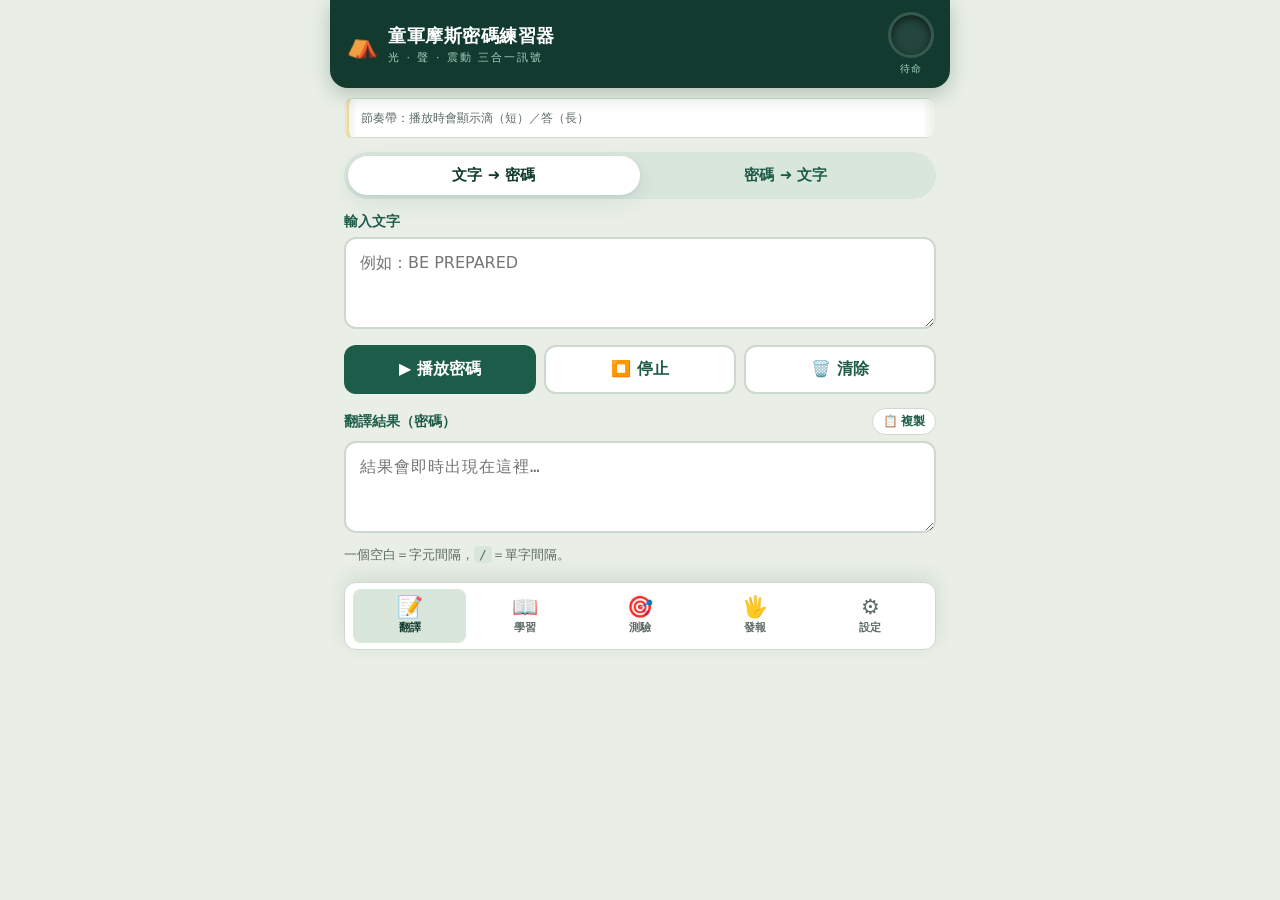
==== index.html @ 96ef2169 "Update 1.add version code for cache issue." ====
<!DOCTYPE html>
<html lang="zh-TW">
<head>
<meta charset="UTF-8">
<meta name="viewport" content="width=device-width, initial-scale=1.0, viewport-fit=cover">
<meta name="theme-color" content="#123A2F">
<title>童軍摩斯密碼練習器</title>
<link rel="stylesheet" href="style.css?v=3">
</head>
<body>

<div class="app">

  <!-- ===== 頂部：訊號燈永遠看得見 ===== -->
  <header class="topbar">
    <div class="brand">
      <span class="brand-mark">⛺</span>
      <div class="brand-text">
        <h1>童軍摩斯密碼練習器</h1>
        <p>光 · 聲 · 震動 三合一訊號</p>
      </div>
    </div>
    <div class="lamp-slot">
      <div id="lamp" class="lamp" role="img" aria-label="訊號燈"></div>
      <span id="lampLabel" class="lamp-label">待命</span>
    </div>
  </header>

  <!-- ===== 節奏帶：把正在發送的滴答畫出來 ===== -->
  <div id="ribbon" class="ribbon" aria-hidden="true">
    <span class="ribbon-idle">節奏帶：播放時會顯示滴（短）／答（長）</span>
  </div>

  <main id="main">

    <!-- ========== 翻譯 ========== -->
    <section id="TranslateTab" class="panel is-active">
      <div class="seg" role="radiogroup" aria-label="翻譯方向">
        <input type="radio" name="tDir" id="dirEncode" checked>
        <label for="dirEncode">文字 ➜ 密碼</label>
        <input type="radio" name="tDir" id="dirDecode">
        <label for="dirDecode">密碼 ➜ 文字</label>
      </div>

      <label class="field-label" for="inputText"><span id="inputLabel">輸入文字</span></label>
      <textarea id="inputText" placeholder="例如：BE PREPARED"></textarea>

      <div class="btn-row">
        <button id="btnPlayMorse" class="btn btn-primary">▶️ 播放密碼</button>
        <button id="btnStopMorse" class="btn btn-ghost">⏹️ 停止</button>
        <button id="btnClearText" class="btn btn-ghost">🗑️ 清除</button>
      </div>

      <label class="field-label" for="outputText"><span id="outputLabel">翻譯結果</span>
        <button id="btnCopy" class="btn-mini">📋 複製</button>
      </label>
      <textarea id="outputText" class="mono" placeholder="結果會即時出現在這裡…" readonly></textarea>
      <p class="hint">一個空白＝字元間隔，<code>/</code>＝單字間隔。</p>
    </section>

    <!-- ========== 學習 ========== -->
    <section id="LearnTab" class="panel">
      <div class="toolbar">
        <input type="search" id="dictSearch" class="search" placeholder="🔍 搜尋字元（例如 S 或 ...）">
      </div>
      <p class="hint">點字卡＝播放該字元的密碼。</p>
      <div id="dictGrid"></div>
    </section>

    <!-- ========== 測驗 ========== -->
    <section id="PracticeTab" class="panel">

      <div class="seg" role="radiogroup" aria-label="測驗模式">
        <input type="radio" name="pMode" id="modeDecode" checked>
        <label for="modeDecode">🎧 聽讀解碼</label>
        <input type="radio" name="pMode" id="modeEncode">
        <label for="modeEncode">👁️ 視覺編碼</label>
      </div>
      <p id="practiceHint" class="hint hint-strong">聆聽密碼聲音，輸入對應的字元。</p>

      <div class="btn-row">
        <button id="btnStartQuiz" class="btn btn-primary btn-block">▶️ 開始測驗</button>
        <button id="btnStopQuiz" class="btn btn-danger btn-block" hidden>⏹️ 結束測驗</button>
      </div>

      <label class="field-label" for="quizMode">題庫範圍</label>
      <select id="quizMode" class="select">
        <option value="koch">⭐ Koch 柯赫學習法（推薦）</option>
        <option value="all">🔀 全部混合</option>
        <option value="letters">🅰️ 僅英文字母</option>
        <option value="numbers">🔢 僅數字</option>
        <option value="symbols" hidden>#️⃣ 僅標點符號</option>
      </select>

      <div id="kochPanel" class="koch">
        <div class="koch-head">
          <strong>🏆 Koch 等級 <span id="kochLevelVal">1</span></strong>
          <span id="kochChars" class="koch-chars mono">K M</span>
        </div>
        <input type="range" id="kochLevelSlider" class="slider" min="1" max="35" value="1">
        <label class="check">
          <input type="checkbox" id="autoLevelKoch" checked>
          📈 連對 5 題自動晉級
        </label>
        <div class="progress" aria-hidden="true"><div id="kochProgress" class="progress-bar"></div></div>
      </div>

      <div id="questionDisplay" class="question">尚未開始</div>

      <div class="btn-row btn-row-center">
        <button id="btnReplay" class="btn btn-sky">🔁 再聽一次</button>
        <button id="btnShowAnswer" class="btn btn-ghost">💡 看答案</button>
      </div>

      <input type="text" id="userGuess" class="guess" maxlength="1" placeholder="?" autocomplete="off" autocapitalize="characters" spellcheck="false">

      <div id="morseKeypad" class="keypad" hidden>
        <button class="key key-dot" data-morse=".">・<small>滴</small></button>
        <button class="key key-dash" data-morse="-">—<small>答</small></button>
        <button class="key key-del" id="btnBackspace">⌫<small>刪除</small></button>
      </div>

      <button id="btnCheck" class="btn btn-primary btn-block btn-lg">✅ 檢查答案</button>

      <div id="answerBox" class="answer" role="status" aria-live="polite"></div>

      <div class="stats">
        <div class="stat"><span id="stCorrect">0</span><small>答對</small></div>
        <div class="stat"><span id="stTotal">0</span><small>總題數</small></div>
        <div class="stat"><span id="stRate">0%</span><small>正確率</small></div>
        <div class="stat stat-fire"><span id="stStreak">0</span><small>🔥 連對</small></div>
        <button id="btnReset" class="btn-mini btn-mini-danger">歸零</button>
      </div>
    </section>

    <!-- ========== 發報 ========== -->
    <section id="ManualTab" class="panel">
      <p class="hint hint-strong">按住＝發送。短按是「滴」，長按是「答」；放開一下下會自動斷字。</p>

      <button id="telegraphKey" class="tkey">發報鍵<small>按住或按空白鍵</small></button>

      <div class="readout">
        <div class="readout-item">
          <small>目前訊號</small>
          <div id="currentSignalDisplay" class="mono readout-big">—</div>
        </div>
        <div class="readout-item">
          <small>發送速率</small>
          <div id="currentWpmDisplay" class="readout-big">-- WPM</div>
        </div>
      </div>

      <label class="field-label" for="manualOutputText">解讀結果</label>
      <textarea id="manualOutputText" placeholder="你發送的文字會顯示在這裡…" readonly></textarea>

      <div class="btn-row">
        <button id="btnSpace" class="btn btn-ghost">␣ 空白</button>
        <button id="btnManualBack" class="btn btn-ghost">⌫ 退一格</button>
        <button id="btnClearManual" class="btn btn-ghost">🗑️ 清除</button>
      </div>
    </section>

    <!-- ========== 設定 ========== -->
    <section id="SettingsTab" class="panel">
      <label class="field-label" for="dictSelect">📚 密碼表</label>
      <select id="dictSelect" class="select">
        <option value="standard">國際標準版（英文字母＋數字）</option>
        <option value="extended">擴充符號版（＋標點符號）</option>
      </select>

      <div class="setting">
        <label for="freqSlider">🎵 聲音頻率 <b id="freqValue">600</b> Hz</label>
        <input type="range" id="freqSlider" class="slider" min="300" max="1000" step="10" value="600">
      </div>

      <div class="setting">
        <label for="charWpmSlider">⚡ 字元速度 <b id="charWpmValue">20</b> WPM</label>
        <input type="range" id="charWpmSlider" class="slider" min="5" max="40" value="20">
      </div>

      <div class="setting">
        <label for="overallWpmSlider">🐢 整體速度 <b id="overallWpmValue">10</b> WPM</label>
        <input type="range" id="overallWpmSlider" class="slider" min="5" max="40" value="10">
        <p class="hint">Farnsworth 練法：字元照原速打，但字與字之間拉長，比較好聽出節奏。整體速度不會超過字元速度。</p>
      </div>

      <div class="toggles">
        <label class="chip"><input type="checkbox" id="cfgSound" checked> 🔊 聲音</label>
        <label class="chip"><input type="checkbox" id="cfgLight" checked> 💡 燈光</label>
        <label class="chip"><input type="checkbox" id="cfgVibrate"> 📳 震動</label>
      </div>

      <button id="btnTestSignal" class="btn btn-ghost btn-block">🔔 試聽（SOS）</button>
      <p class="hint">設定會自動記住，下次打開還在。</p>
    </section>

  </main>

  <!-- ===== 底部導覽：手機單手好按 ===== -->
  <nav class="tabbar" id="tabbar" role="tablist">
    <button class="tab is-active" data-tab="TranslateTab" role="tab" aria-selected="true"><span>📝</span>翻譯</button>
    <button class="tab" data-tab="LearnTab" role="tab" aria-selected="false"><span>📖</span>學習</button>
    <button class="tab" data-tab="PracticeTab" role="tab" aria-selected="false"><span>🎯</span>測驗</button>
    <button class="tab" data-tab="ManualTab" role="tab" aria-selected="false"><span>🖐️</span>發報</button>
    <button class="tab" data-tab="SettingsTab" role="tab" aria-selected="false"><span>⚙️</span>設定</button>
  </nav>

</div>

<script src="app.js?v=3"></script>
</body>
</html>
---- style.css ----
/* ============================================================
   童軍摩斯密碼練習器 — 版面樣式
   配色：營地綠紙 + 訊號燈琥珀
   ============================================================ */

:root {
  --pine:      #123a2f;
  --pine-2:    #1d5c48;
  --pine-soft: #d8e6dc;
  --paper:     #e9efe7;
  --card:      #ffffff;
  --ink:       #16241f;
  --muted:     #5c6b63;
  --line:      #cdd9cf;

  --amber:     #f2a100;
  --lamp:      #ffd666;
  --sky:       #2c6e9b;
  --rust:      #b23a2e;

  --r-sm: 8px;
  --r-md: 12px;
  --r-lg: 18px;
  --shadow: 0 2px 4px rgba(18,58,47,.06), 0 8px 24px rgba(18,58,47,.08);

  --font: "PingFang TC", "Noto Sans TC", "Microsoft JhengHei", system-ui, -apple-system, "Segoe UI", sans-serif;
  --mono: ui-monospace, "SF Mono", Menlo, Consolas, "Roboto Mono", monospace;
}

@media (prefers-color-scheme: dark) {
  :root {
    --pine:      #0d2a22;
    --pine-2:    #2e8266;
    --pine-soft: #1c3a31;
    --paper:     #101815;
    --card:      #17231e;
    --ink:       #e7efe9;
    --muted:     #9bafa4;
    --line:      #2a3c34;
    --shadow: 0 2px 4px rgba(0,0,0,.3), 0 8px 24px rgba(0,0,0,.35);
  }
}

* { box-sizing: border-box; }

/* .keypad 等元素有 display:flex，類別選擇器會蓋掉 UA 的 [hidden]{display:none}，
   所以要明確宣告，否則 hidden 屬性形同無效 */
[hidden] { display: none !important; }

body {
  margin: 0;
  padding: 0 0 96px;              /* 留位置給底部導覽 */
  font-family: var(--font);
  background: var(--paper);
  color: var(--ink);
  -webkit-tap-highlight-color: transparent;
  -webkit-text-size-adjust: 100%;
  touch-action: manipulation;
}

.app { max-width: 620px; margin: 0 auto; padding: 0 14px; }

/* ---------- 頂部 ---------- */
.topbar {
  position: sticky; top: 0; z-index: 30;
  display: flex; align-items: center; justify-content: space-between; gap: 12px;
  margin: 0 -14px; padding: 12px 16px;
  background: var(--pine);
  color: #fff;
  border-radius: 0 0 var(--r-lg) var(--r-lg);
  box-shadow: 0 6px 20px rgba(18,58,47,.25);
}
.brand { display: flex; align-items: center; gap: 10px; min-width: 0; }
.brand-mark { font-size: 26px; }
.brand-text h1 { margin: 0; font-size: 18px; font-weight: 800; letter-spacing: .5px; }
.brand-text p { margin: 2px 0 0; font-size: 11px; letter-spacing: 2px; color: #9fd3bf; }

.lamp-slot { display: flex; flex-direction: column; align-items: center; gap: 4px; }
.lamp {
  width: 46px; height: 46px; border-radius: 50%;
  background: #24463c;
  border: 3px solid #35594d;
  box-shadow: inset 0 3px 8px rgba(0,0,0,.6);
  transition: background-color .04s linear, box-shadow .04s linear;
}
.lamp.on {
  background: var(--lamp);
  border-color: #fff0c2;
  box-shadow: 0 0 26px 6px rgba(255,214,102,.75), inset 0 0 8px rgba(255,255,255,.7);
}
.lamp-label { font-size: 10px; letter-spacing: 1px; color: #9fd3bf; }

/* ---------- 節奏帶（本 App 的招牌元素） ---------- */
.ribbon {
  display: flex; align-items: center; gap: 5px;
  min-height: 40px; margin: 10px 0 14px; padding: 0 12px;
  background: var(--card);
  border: 1px solid var(--line);
  border-left: 5px solid var(--amber);
  border-radius: var(--r-sm);
  overflow-x: auto; overscroll-behavior-x: contain; scrollbar-width: none;
  /* 內容超出寬度時，左右邊緣淡出，提示還有東西 */
  -webkit-mask-image: linear-gradient(90deg, transparent 0, #000 14px, #000 calc(100% - 14px), transparent 100%);
          mask-image: linear-gradient(90deg, transparent 0, #000 14px, #000 calc(100% - 14px), transparent 100%);
}
.ribbon::-webkit-scrollbar { display: none; }
.ribbon-idle { font-size: 12px; color: var(--muted); }
.ribbon .el {
  height: 12px; border-radius: 6px; flex: none;
  background: var(--pine-soft);
  transition: background-color .06s, transform .06s;
}
.ribbon .el.dot  { width: 12px; }
.ribbon .el.dash { width: 36px; }
.ribbon .el.lit  { background: var(--amber); transform: scaleY(1.35); }
.ribbon .el.done { background: var(--pine-2); }
.ribbon .gap  { width: 10px; flex: none; }
.ribbon .word { width: 6px; height: 20px; flex: none; border-left: 2px dotted var(--muted); }

/* ---------- 分頁面板 ---------- */
.panel { display: none; animation: fade .25s ease; }
.panel.is-active { display: block; }
@keyframes fade { from { opacity: 0; transform: translateY(4px); } to { opacity: 1; transform: none; } }

/* ---------- 表單元件 ---------- */
.field-label {
  display: flex; align-items: center; justify-content: space-between;
  margin: 14px 0 6px; font-size: 14px; font-weight: 700; color: var(--pine-2);
}
textarea, .select, .search {
  width: 100%; padding: 12px 14px;
  font-family: var(--font); font-size: 16px;
  color: var(--ink); background: var(--card);
  border: 2px solid var(--line); border-radius: var(--r-md);
  outline: none;
}
textarea { height: 92px; resize: vertical; line-height: 1.5; }
textarea.mono, .mono { font-family: var(--mono); letter-spacing: 1px; }
textarea:focus, .select:focus, .search:focus, .guess:focus {
  border-color: var(--pine-2);
  box-shadow: 0 0 0 4px rgba(29,92,72,.15);
}
.select { appearance: none; cursor: pointer; background-image: linear-gradient(transparent, transparent); }
.hint { margin: 8px 0 0; font-size: 13px; line-height: 1.6; color: var(--muted); }
.hint-strong { color: var(--pine-2); font-weight: 600; }
code { font-family: var(--mono); background: var(--pine-soft); padding: 1px 5px; border-radius: 4px; }

/* ---------- 按鈕 ---------- */
.btn {
  flex: 1; min-height: 48px; padding: 12px 16px;
  font-family: var(--font); font-size: 16px; font-weight: 700;
  color: #fff; background: var(--pine-2);
  border: none; border-radius: var(--r-md); cursor: pointer;
  transition: transform .06s, filter .15s;
}
.btn:hover { filter: brightness(1.08); }
.btn:active { transform: translateY(2px); }
.btn-primary { background: var(--pine-2); }
.btn-danger  { background: var(--rust); }
.btn-sky     { background: var(--sky); }
.btn-ghost   { background: var(--card); color: var(--pine-2); border: 2px solid var(--line); }
.btn-block   { width: 100%; flex: none; }
.btn-lg      { min-height: 56px; font-size: 18px; }
.btn-row { display: flex; gap: 8px; margin: 12px 0; flex-wrap: wrap; }
.btn-row-center { justify-content: center; }
.btn-row .btn { flex: 1 1 120px; }
.btn-row .btn-block { flex: 1 1 100%; }

.btn-mini {
  padding: 4px 10px; font-size: 12px; font-weight: 700;
  color: var(--pine-2); background: var(--card);
  border: 1px solid var(--line); border-radius: 999px; cursor: pointer;
}
.btn-mini-danger { color: #fff; background: var(--rust); border-color: var(--rust); }

/* ---------- 分段切換 ---------- */
.seg {
  display: flex; margin: 14px 0 8px; padding: 4px;
  background: var(--pine-soft); border-radius: 999px;
}
.seg input { position: absolute; opacity: 0; pointer-events: none; }
.seg label {
  flex: 1; padding: 10px 8px; text-align: center; cursor: pointer;
  font-size: 15px; font-weight: 700; color: var(--pine-2);
  border-radius: 999px; transition: .15s;
}
.seg input:checked + label { background: var(--card); color: var(--pine); box-shadow: var(--shadow); }
.seg input:focus-visible + label { outline: 3px solid var(--amber); }

/* ---------- 設定 ---------- */
.setting {
  margin: 14px 0; padding: 14px;
  background: var(--card); border: 1px solid var(--line); border-radius: var(--r-md);
}
.setting > label { display: block; font-size: 15px; font-weight: 700; color: var(--pine-2); }
.setting b { color: var(--amber); font-size: 17px; }
.slider { width: 100%; margin: 10px 0 0; accent-color: var(--pine-2); height: 28px; }
.toggles { display: flex; gap: 8px; flex-wrap: wrap; margin: 14px 0; }
.chip {
  display: flex; align-items: center; gap: 6px;
  padding: 10px 14px; font-size: 15px; font-weight: 600; cursor: pointer;
  background: var(--card); border: 2px solid var(--line); border-radius: 999px;
}
.chip input, .check input { width: 18px; height: 18px; accent-color: var(--pine-2); }
.chip:has(input:checked) { border-color: var(--pine-2); background: var(--pine-soft); }
.check { display: flex; align-items: center; gap: 6px; margin-top: 8px; font-size: 14px; cursor: pointer; }

/* ---------- 學習字卡 ---------- */
.toolbar { margin: 14px 0 4px; }
.group-title {
  margin: 18px 0 8px; font-size: 13px; font-weight: 800;
  letter-spacing: 2px; color: var(--muted);
}
.grid { display: grid; grid-template-columns: repeat(auto-fill, minmax(74px, 1fr)); gap: 8px; }
.card {
  padding: 10px 4px; text-align: center; cursor: pointer;
  background: var(--card); border: 2px solid var(--line); border-radius: var(--r-md);
  transition: .15s;
}
.card:hover { border-color: var(--pine-2); transform: translateY(-2px); box-shadow: var(--shadow); }
.card.playing { border-color: var(--amber); background: #fff7e3; }
.card-char { font-size: 22px; font-weight: 800; color: var(--pine); }
.card-morse { margin-top: 4px; font-family: var(--mono); font-size: 13px; color: var(--muted); }
.empty { padding: 24px; text-align: center; color: var(--muted); }

/* ---------- Koch ---------- */
.koch {
  margin: 12px 0; padding: 14px;
  background: var(--pine-soft); border: 1px solid var(--line); border-radius: var(--r-md);
}
.koch-head { display: flex; justify-content: space-between; align-items: baseline; gap: 10px; }
.koch-head strong { color: var(--pine); font-size: 15px; }
.koch-chars { font-size: 13px; color: var(--pine-2); text-align: right; word-break: break-all; }
.progress { height: 8px; margin-top: 10px; background: var(--card); border-radius: 999px; overflow: hidden; }
.progress-bar { height: 100%; width: 0%; background: var(--amber); border-radius: 999px; transition: width .3s; }

/* ---------- 題目卡 ---------- */
.question {
  display: flex; align-items: center; justify-content: center;
  min-height: 108px; margin: 14px 0; padding: 12px;
  font-size: 22px; font-weight: 700; text-align: center; color: var(--muted);
  background: var(--card); border: 3px dashed var(--line); border-radius: var(--r-lg);
}
.question.big { font-size: 68px; letter-spacing: 4px; color: var(--pine); border-color: var(--pine-2); border-style: solid; }
.question.listen { color: var(--sky); border-color: var(--sky); }
.question.win { color: var(--amber); border-color: var(--amber); font-size: 24px; }

.guess {
  display: block; width: 100%; max-width: 260px; margin: 4px auto 14px;
  padding: 12px; font-family: var(--mono); font-size: 30px; font-weight: 700;
  text-align: center; text-transform: uppercase; letter-spacing: 4px;
  color: var(--ink); background: var(--card);
  border: 3px solid var(--pine-2); border-radius: var(--r-md); outline: none;
}
.guess.err { border-color: var(--rust); background: #fdecea; animation: shake .35s; }
.guess.ok  { border-color: var(--pine-2); background: #e7f4ec; box-shadow: 0 0 0 6px rgba(29,92,72,.15); }
@keyframes shake { 0%,100%{transform:translateX(0)} 25%{transform:translateX(-8px)} 75%{transform:translateX(8px)} }

.keypad { display: flex; gap: 10px; margin: 0 0 14px; }
.key {
  flex: 1; display: flex; flex-direction: column; align-items: center; gap: 2px;
  min-height: 66px; font-size: 26px; font-weight: 800; color: #fff;
  border: none; border-radius: var(--r-md); cursor: pointer;
  box-shadow: 0 4px 0 rgba(0,0,0,.22);
  transition: transform .05s, box-shadow .05s;
}
.key small { font-size: 12px; font-weight: 600; opacity: .9; }
.key:active { transform: translateY(4px); box-shadow: none; }
.key-dot  { background: var(--sky); }
.key-dash { background: var(--rust); }
.key-del  { background: #6b7a72; font-size: 22px; }

.answer { min-height: 30px; margin: 12px 0; font-size: 16px; font-weight: 700; text-align: center; }
.answer.ok   { color: var(--pine-2); }
.answer.err  { color: var(--rust); }
.answer.info { color: var(--amber); }

.stats {
  display: flex; align-items: center; gap: 8px; flex-wrap: wrap;
  margin-top: 16px; padding: 12px;
  background: var(--card); border: 1px solid var(--line); border-radius: var(--r-md);
}
.stat { flex: 1; min-width: 62px; text-align: center; }
.stat span { display: block; font-size: 20px; font-weight: 800; color: var(--pine); }
.stat small { font-size: 11px; color: var(--muted); }
.stat-fire span { color: var(--amber); }

/* ---------- 發報鍵 ---------- */
.tkey {
  display: flex; flex-direction: column; align-items: center; justify-content: center; gap: 4px;
  width: 168px; height: 168px; margin: 18px auto;
  font-family: var(--font); font-size: 22px; font-weight: 800; color: #fff;
  background: radial-gradient(circle at 32% 28%, #e0574a, var(--rust) 62%);
  border: 6px solid #8f2c22; border-radius: 50%;
  cursor: pointer; box-shadow: 0 10px 0 #7d2620, 0 16px 26px rgba(0,0,0,.22);
  transition: transform .05s, box-shadow .05s;
}
.tkey small { font-size: 12px; font-weight: 600; opacity: .85; }
.tkey.down { transform: translateY(9px); box-shadow: 0 1px 0 #7d2620, 0 4px 10px rgba(0,0,0,.2); }

.readout { display: flex; gap: 10px; }
.readout-item {
  flex: 1; padding: 10px 12px; text-align: center;
  background: var(--card); border: 1px solid var(--line); border-radius: var(--r-md);
}
.readout-item small { font-size: 11px; color: var(--muted); }
.readout-big { margin-top: 2px; font-size: 24px; font-weight: 800; letter-spacing: 3px; color: var(--pine); min-height: 30px; }

/* ---------- 底部導覽 ---------- */
.tabbar {
  position: fixed; left: 0; right: 0; bottom: 0; z-index: 40;
  display: flex; gap: 2px;
  padding: 6px 8px calc(6px + env(safe-area-inset-bottom));
  background: var(--card);
  border-top: 1px solid var(--line);
  box-shadow: 0 -6px 20px rgba(18,58,47,.1);
}
.tab {
  flex: 1; display: flex; flex-direction: column; align-items: center; gap: 2px;
  padding: 8px 2px; font-family: var(--font); font-size: 11px; font-weight: 700;
  color: var(--muted); background: none; border: none; border-radius: var(--r-sm);
  cursor: pointer;
}
.tab span { font-size: 21px; line-height: 1; }
.tab.is-active { color: var(--pine); background: var(--pine-soft); }

@media (min-width: 700px) {
  .tabbar { position: static; margin: 16px 0 0; border-radius: var(--r-md); border: 1px solid var(--line); }
  body { padding-bottom: 24px; }
}

@media (prefers-reduced-motion: reduce) {
  * { animation: none !important; transition: none !important; }
}
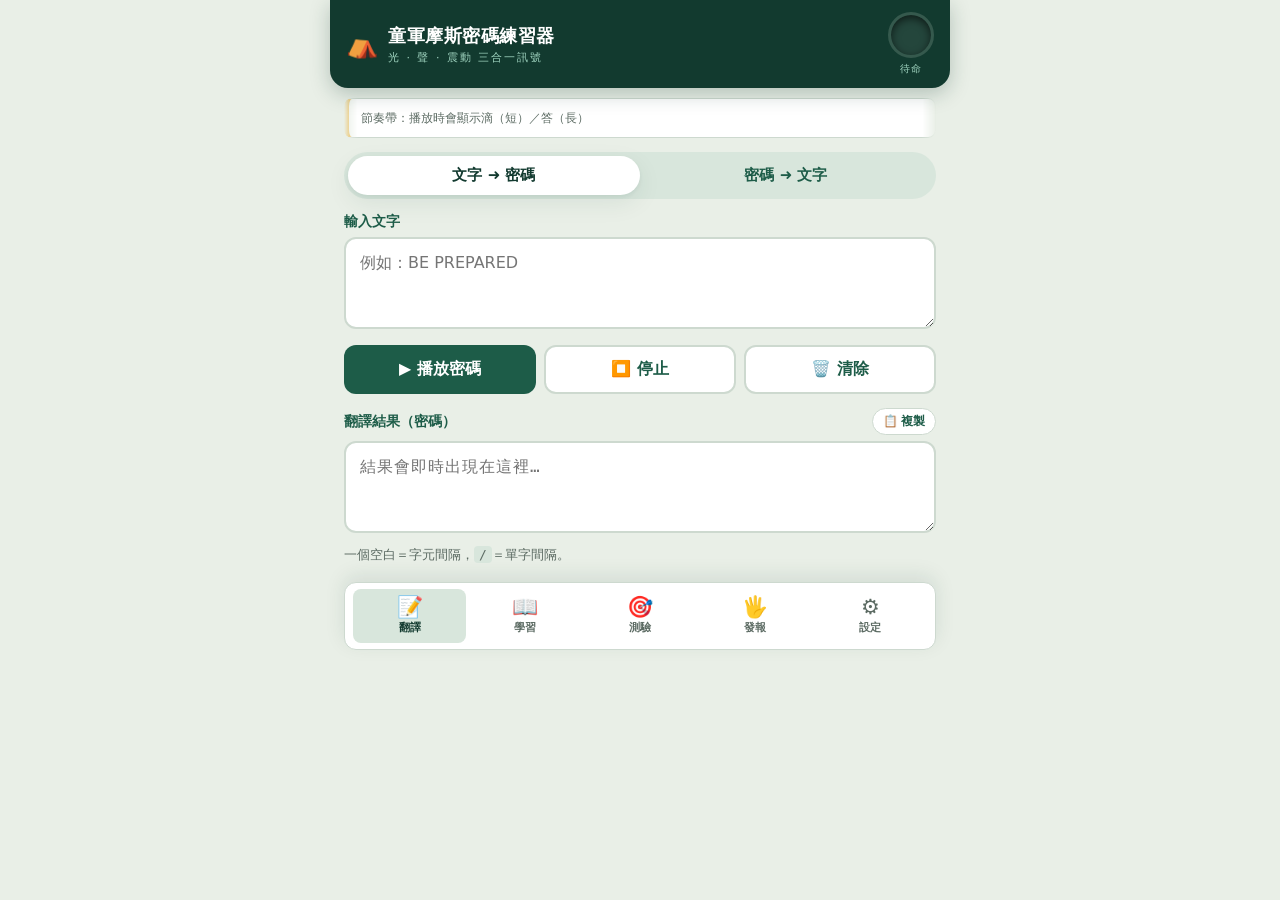
==== commit e49a13bf: "Update 1.fixed show answer issue" ====
--- a/index.html
+++ b/index.html
@@ -4,8 +4,9 @@
 <meta charset="UTF-8">
 <meta name="viewport" content="width=device-width, initial-scale=1.0, viewport-fit=cover">
 <meta name="theme-color" content="#123A2F">
+<meta name="color-scheme" content="light dark">
 <title>童軍摩斯密碼練習器</title>
-<link rel="stylesheet" href="style.css?v=3">
+<link rel="stylesheet" href="style.css?v=9">
 </head>
 <body>
 
@@ -135,7 +136,7 @@
 
     <!-- ========== 發報 ========== -->
     <section id="ManualTab" class="panel">
-      <p class="hint hint-strong">按住＝發送。短按是「滴」，長按是「答」；放開一下下會自動斷字。</p>
+      <p class="hint hint-strong">按住＝發送。短按是「滴」，長按是「答」。<br>系統會跟著你的手速自動校正，停頓久一點就自動斷字；想馬上送出可按「斷字」。</p>
 
       <button id="telegraphKey" class="tkey">發報鍵<small>按住或按空白鍵</small></button>
 
@@ -154,6 +155,7 @@
       <textarea id="manualOutputText" placeholder="你發送的文字會顯示在這裡…" readonly></textarea>
 
       <div class="btn-row">
+        <button id="btnBreak" class="btn btn-ghost">⏎ 斷字</button>
         <button id="btnSpace" class="btn btn-ghost">␣ 空白</button>
         <button id="btnManualBack" class="btn btn-ghost">⌫ 退一格</button>
         <button id="btnClearManual" class="btn btn-ghost">🗑️ 清除</button>
@@ -162,6 +164,13 @@
 
     <!-- ========== 設定 ========== -->
     <section id="SettingsTab" class="panel">
+      <label class="field-label" for="themeSelect">🌗 主題</label>
+      <select id="themeSelect" class="select">
+        <option value="auto">🔄 跟隨手機系統</option>
+        <option value="light">☀️ 淺色（日間 / 戶外）</option>
+        <option value="dark">🌙 深色（夜間 / 營火）</option>
+      </select>
+
       <label class="field-label" for="dictSelect">📚 密碼表</label>
       <select id="dictSelect" class="select">
         <option value="standard">國際標準版（英文字母＋數字）</option>
@@ -207,6 +216,6 @@
 
 </div>
 
-<script src="app.js?v=3"></script>
+<script src="app.js?v=9"></script>
 </body>
 </html>
--- a/style.css
+++ b/style.css
@@ -1,11 +1,15 @@
-/* ============================================================
-   童軍摩斯密碼練習器 — 版面樣式
-   配色：營地綠紙 + 訊號燈琥珀
-   ============================================================ */
-
+/* ---------- 色彩 ----------
+   --pine / --pine-2 : 拿來當「底色」的深綠（上面放白字）
+   --strong / --accent : 拿來當「文字」的綠（放在底色上）
+   兩者必須分開，否則深色模式會出現黑字黑底。
+------------------------------------------------ */
 :root {
-  --pine:      #123a2f;
-  --pine-2:    #1d5c48;
+  color-scheme: light dark;
+
+  --pine:      #123a2f;   /* 底色用 */
+  --pine-2:    #1d5c48;   /* 底色用（按鈕） */
+  --strong:    #123a2f;   /* 文字用：標題、數字 */
+  --accent:    #1d5c48;   /* 文字用：標籤、次要強調 */
   --pine-soft: #d8e6dc;
   --paper:     #e9efe7;
   --card:      #ffffff;
@@ -27,19 +31,43 @@
   --mono: ui-monospace, "SF Mono", Menlo, Consolas, "Roboto Mono", monospace;
 }
 
+/* 深色配色（單獨抽出來，讓「跟隨系統」和「手動選深色」共用） */
 @media (prefers-color-scheme: dark) {
-  :root {
+  :root:not([data-theme="light"]) {
     --pine:      #0d2a22;
-    --pine-2:    #2e8266;
+    --pine-2:    #2b7a60;
+    --strong:    #8fe0c0;
+    --accent:    #6fd3ac;
     --pine-soft: #1c3a31;
     --paper:     #101815;
     --card:      #17231e;
     --ink:       #e7efe9;
     --muted:     #9bafa4;
     --line:      #2a3c34;
+    --amber:     #ffb733;
+    --sky:       #5aa9d8;
+    --rust:      #e0645a;
     --shadow: 0 2px 4px rgba(0,0,0,.3), 0 8px 24px rgba(0,0,0,.35);
   }
 }
+:root[data-theme="dark"] {
+  color-scheme: dark;
+  --pine:      #0d2a22;
+  --pine-2:    #2b7a60;
+  --strong:    #8fe0c0;
+  --accent:    #6fd3ac;
+  --pine-soft: #1c3a31;
+  --paper:     #101815;
+  --card:      #17231e;
+  --ink:       #e7efe9;
+  --muted:     #9bafa4;
+  --line:      #2a3c34;
+  --amber:     #ffb733;
+  --sky:       #5aa9d8;
+  --rust:      #e0645a;
+  --shadow: 0 2px 4px rgba(0,0,0,.3), 0 8px 24px rgba(0,0,0,.35);
+}
+:root[data-theme="light"] { color-scheme: light; }
 
 * { box-sizing: border-box; }
 
@@ -56,6 +84,23 @@
   -webkit-tap-highlight-color: transparent;
   -webkit-text-size-adjust: 100%;
   touch-action: manipulation;
+  /* 快按按鈕時不要被判定成選字 */
+  -webkit-user-select: none;
+  user-select: none;
+}
+
+/* 但輸入 / 輸出的內容還是要能選取複製。
+   select 一定要列進來：Android Chrome 在祖先有 user-select:none 時，
+   收合狀態的選項文字會整個不顯示。 */
+textarea, input, select, .search, code, .card-morse {
+  -webkit-user-select: text;
+  user-select: text;
+}
+
+/* 下拉展開後是原生元件，深色模式下要自己指定，否則可能黑字黑底 */
+option {
+  color: var(--ink);
+  background: var(--card);
 }
 
 .app { max-width: 620px; margin: 0 auto; padding: 0 14px; }
@@ -125,7 +170,7 @@
 /* ---------- 表單元件 ---------- */
 .field-label {
   display: flex; align-items: center; justify-content: space-between;
-  margin: 14px 0 6px; font-size: 14px; font-weight: 700; color: var(--pine-2);
+  margin: 14px 0 6px; font-size: 14px; font-weight: 700; color: var(--accent);
 }
 textarea, .select, .search {
   width: 100%; padding: 12px 14px;
@@ -140,9 +185,24 @@
   border-color: var(--pine-2);
   box-shadow: 0 0 0 4px rgba(29,92,72,.15);
 }
-.select { appearance: none; cursor: pointer; background-image: linear-gradient(transparent, transparent); }
+.select {
+  appearance: none;
+  -webkit-appearance: none;
+  cursor: pointer;
+  padding-right: 42px;
+  font-weight: 600;
+  color: var(--ink);
+  -webkit-text-fill-color: var(--ink);
+  background-color: var(--card);
+  /* appearance:none 會把原生箭頭一起拿掉，自己畫一個回來 */
+  background-image: linear-gradient(45deg, transparent 50%, var(--accent) 50%),
+                    linear-gradient(135deg, var(--accent) 50%, transparent 50%);
+  background-size: 7px 7px, 7px 7px;
+  background-position: right 20px center, right 13px center;
+  background-repeat: no-repeat;
+}
 .hint { margin: 8px 0 0; font-size: 13px; line-height: 1.6; color: var(--muted); }
-.hint-strong { color: var(--pine-2); font-weight: 600; }
+.hint-strong { color: var(--accent); font-weight: 600; }
 code { font-family: var(--mono); background: var(--pine-soft); padding: 1px 5px; border-radius: 4px; }
 
 /* ---------- 按鈕 ---------- */
@@ -158,7 +218,7 @@
 .btn-primary { background: var(--pine-2); }
 .btn-danger  { background: var(--rust); }
 .btn-sky     { background: var(--sky); }
-.btn-ghost   { background: var(--card); color: var(--pine-2); border: 2px solid var(--line); }
+.btn-ghost   { background: var(--card); color: var(--accent); border: 2px solid var(--line); }
 .btn-block   { width: 100%; flex: none; }
 .btn-lg      { min-height: 56px; font-size: 18px; }
 .btn-row { display: flex; gap: 8px; margin: 12px 0; flex-wrap: wrap; }
@@ -168,7 +228,7 @@
 
 .btn-mini {
   padding: 4px 10px; font-size: 12px; font-weight: 700;
-  color: var(--pine-2); background: var(--card);
+  color: var(--accent); background: var(--card);
   border: 1px solid var(--line); border-radius: 999px; cursor: pointer;
 }
 .btn-mini-danger { color: #fff; background: var(--rust); border-color: var(--rust); }
@@ -181,10 +241,10 @@
 .seg input { position: absolute; opacity: 0; pointer-events: none; }
 .seg label {
   flex: 1; padding: 10px 8px; text-align: center; cursor: pointer;
-  font-size: 15px; font-weight: 700; color: var(--pine-2);
+  font-size: 15px; font-weight: 700; color: var(--accent);
   border-radius: 999px; transition: .15s;
 }
-.seg input:checked + label { background: var(--card); color: var(--pine); box-shadow: var(--shadow); }
+.seg input:checked + label { background: var(--card); color: var(--strong); box-shadow: var(--shadow); }
 .seg input:focus-visible + label { outline: 3px solid var(--amber); }
 
 /* ---------- 設定 ---------- */
@@ -192,7 +252,7 @@
   margin: 14px 0; padding: 14px;
   background: var(--card); border: 1px solid var(--line); border-radius: var(--r-md);
 }
-.setting > label { display: block; font-size: 15px; font-weight: 700; color: var(--pine-2); }
+.setting > label { display: block; font-size: 15px; font-weight: 700; color: var(--accent); }
 .setting b { color: var(--amber); font-size: 17px; }
 .slider { width: 100%; margin: 10px 0 0; accent-color: var(--pine-2); height: 28px; }
 .toggles { display: flex; gap: 8px; flex-wrap: wrap; margin: 14px 0; }
@@ -218,8 +278,8 @@
   transition: .15s;
 }
 .card:hover { border-color: var(--pine-2); transform: translateY(-2px); box-shadow: var(--shadow); }
-.card.playing { border-color: var(--amber); background: #fff7e3; }
-.card-char { font-size: 22px; font-weight: 800; color: var(--pine); }
+.card.playing { border-color: var(--amber); background: color-mix(in srgb, var(--amber) 16%, var(--card)); }
+.card-char { font-size: 22px; font-weight: 800; color: var(--strong); }
 .card-morse { margin-top: 4px; font-family: var(--mono); font-size: 13px; color: var(--muted); }
 .empty { padding: 24px; text-align: center; color: var(--muted); }
 
@@ -229,8 +289,8 @@
   background: var(--pine-soft); border: 1px solid var(--line); border-radius: var(--r-md);
 }
 .koch-head { display: flex; justify-content: space-between; align-items: baseline; gap: 10px; }
-.koch-head strong { color: var(--pine); font-size: 15px; }
-.koch-chars { font-size: 13px; color: var(--pine-2); text-align: right; word-break: break-all; }
+.koch-head strong { color: var(--strong); font-size: 15px; }
+.koch-chars { font-size: 13px; color: var(--accent); text-align: right; word-break: break-all; }
 .progress { height: 8px; margin-top: 10px; background: var(--card); border-radius: 999px; overflow: hidden; }
 .progress-bar { height: 100%; width: 0%; background: var(--amber); border-radius: 999px; transition: width .3s; }
 
@@ -241,9 +301,17 @@
   font-size: 22px; font-weight: 700; text-align: center; color: var(--muted);
   background: var(--card); border: 3px dashed var(--line); border-radius: var(--r-lg);
 }
-.question.big { font-size: 68px; letter-spacing: 4px; color: var(--pine); border-color: var(--pine-2); border-style: solid; }
+.question.big { font-size: 68px; letter-spacing: 4px; color: var(--strong); border-color: var(--pine-2); border-style: solid; }
 .question.listen { color: var(--sky); border-color: var(--sky); }
 .question.win { color: var(--amber); border-color: var(--amber); font-size: 24px; }
+
+/* 公布答案：上面大字元，下面密碼 */
+.question.reveal {
+  flex-direction: column; gap: 2px;
+  color: var(--strong); border-color: var(--pine-2); border-style: solid;
+}
+.question.reveal b { font-size: 56px; line-height: 1.1; letter-spacing: 2px; }
+.question.reveal span { font-size: 22px; letter-spacing: 5px; color: var(--muted); }
 
 .guess {
   display: block; width: 100%; max-width: 260px; margin: 4px auto 14px;
@@ -252,8 +320,8 @@
   color: var(--ink); background: var(--card);
   border: 3px solid var(--pine-2); border-radius: var(--r-md); outline: none;
 }
-.guess.err { border-color: var(--rust); background: #fdecea; animation: shake .35s; }
-.guess.ok  { border-color: var(--pine-2); background: #e7f4ec; box-shadow: 0 0 0 6px rgba(29,92,72,.15); }
+.guess.err { border-color: var(--rust); background: color-mix(in srgb, var(--rust) 12%, var(--card)); animation: shake .35s; }
+.guess.ok  { border-color: var(--pine-2); background: color-mix(in srgb, var(--pine-2) 14%, var(--card)); box-shadow: 0 0 0 6px rgba(29,92,72,.15); }
 @keyframes shake { 0%,100%{transform:translateX(0)} 25%{transform:translateX(-8px)} 75%{transform:translateX(8px)} }
 
 .keypad { display: flex; gap: 10px; margin: 0 0 14px; }
@@ -271,7 +339,7 @@
 .key-del  { background: #6b7a72; font-size: 22px; }
 
 .answer { min-height: 30px; margin: 12px 0; font-size: 16px; font-weight: 700; text-align: center; }
-.answer.ok   { color: var(--pine-2); }
+.answer.ok   { color: var(--accent); }
 .answer.err  { color: var(--rust); }
 .answer.info { color: var(--amber); }
 
@@ -281,7 +349,7 @@
   background: var(--card); border: 1px solid var(--line); border-radius: var(--r-md);
 }
 .stat { flex: 1; min-width: 62px; text-align: center; }
-.stat span { display: block; font-size: 20px; font-weight: 800; color: var(--pine); }
+.stat span { display: block; font-size: 20px; font-weight: 800; color: var(--strong); }
 .stat small { font-size: 11px; color: var(--muted); }
 .stat-fire span { color: var(--amber); }
 
@@ -294,6 +362,9 @@
   border: 6px solid #8f2c22; border-radius: 50%;
   cursor: pointer; box-shadow: 0 10px 0 #7d2620, 0 16px 26px rgba(0,0,0,.22);
   transition: transform .05s, box-shadow .05s;
+  /* 長按不要跳複製選單，也不要被捲動 / 雙擊縮放搶走 */
+  -webkit-touch-callout: none;
+  touch-action: none;
 }
 .tkey small { font-size: 12px; font-weight: 600; opacity: .85; }
 .tkey.down { transform: translateY(9px); box-shadow: 0 1px 0 #7d2620, 0 4px 10px rgba(0,0,0,.2); }
@@ -304,7 +375,7 @@
   background: var(--card); border: 1px solid var(--line); border-radius: var(--r-md);
 }
 .readout-item small { font-size: 11px; color: var(--muted); }
-.readout-big { margin-top: 2px; font-size: 24px; font-weight: 800; letter-spacing: 3px; color: var(--pine); min-height: 30px; }
+.readout-big { margin-top: 2px; font-size: 24px; font-weight: 800; letter-spacing: 3px; color: var(--strong); min-height: 30px; }
 
 /* ---------- 底部導覽 ---------- */
 .tabbar {
@@ -322,7 +393,7 @@
   cursor: pointer;
 }
 .tab span { font-size: 21px; line-height: 1; }
-.tab.is-active { color: var(--pine); background: var(--pine-soft); }
+.tab.is-active { color: var(--strong); background: var(--pine-soft); }
 
 @media (min-width: 700px) {
   .tabbar { position: static; margin: 16px 0 0; border-radius: var(--r-md); border: 1px solid var(--line); }
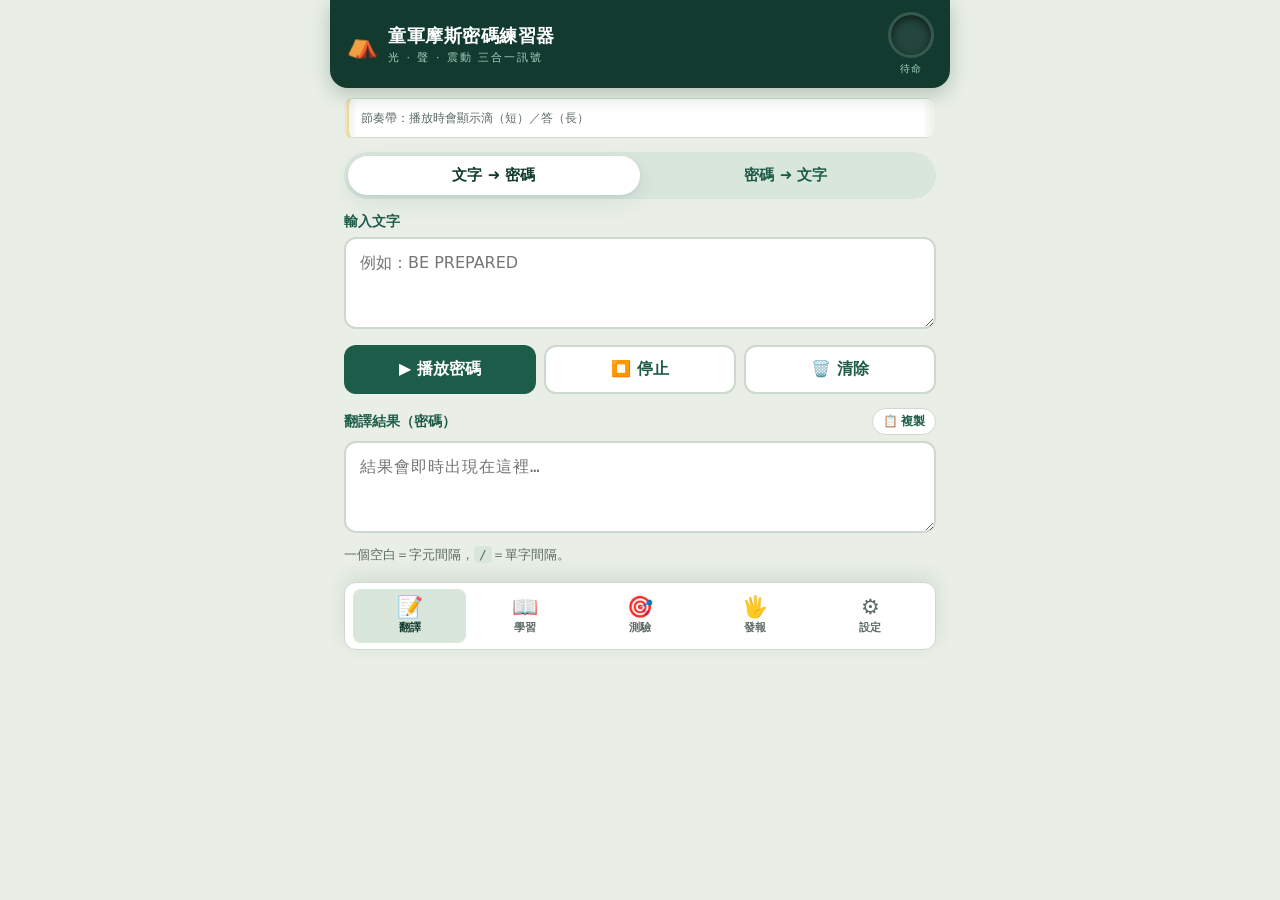
==== commit 1c7ff7af: "Update 1.adjust button position." ====
--- a/index.html
+++ b/index.html
@@ -6,7 +6,7 @@
 <meta name="theme-color" content="#123A2F">
 <meta name="color-scheme" content="light dark">
 <title>童軍摩斯密碼練習器</title>
-<link rel="stylesheet" href="style.css?v=9">
+<link rel="stylesheet" href="style.css?v=10">
 </head>
 <body>
 
@@ -79,10 +79,6 @@
       </div>
       <p id="practiceHint" class="hint hint-strong">聆聽密碼聲音，輸入對應的字元。</p>
 
-      <div class="btn-row">
-        <button id="btnStartQuiz" class="btn btn-primary btn-block">▶️ 開始測驗</button>
-        <button id="btnStopQuiz" class="btn btn-danger btn-block" hidden>⏹️ 結束測驗</button>
-      </div>
 
       <label class="field-label" for="quizMode">題庫範圍</label>
       <select id="quizMode" class="select">
@@ -107,6 +103,11 @@
       </div>
 
       <div id="questionDisplay" class="question">尚未開始</div>
+	  
+	   <div class="btn-row">
+        <button id="btnStartQuiz" class="btn btn-primary btn-block">▶️ 開始測驗</button>
+        <button id="btnStopQuiz" class="btn btn-danger btn-block" hidden>⏹️ 結束測驗</button>
+      </div>
 
       <div class="btn-row btn-row-center">
         <button id="btnReplay" class="btn btn-sky">🔁 再聽一次</button>
